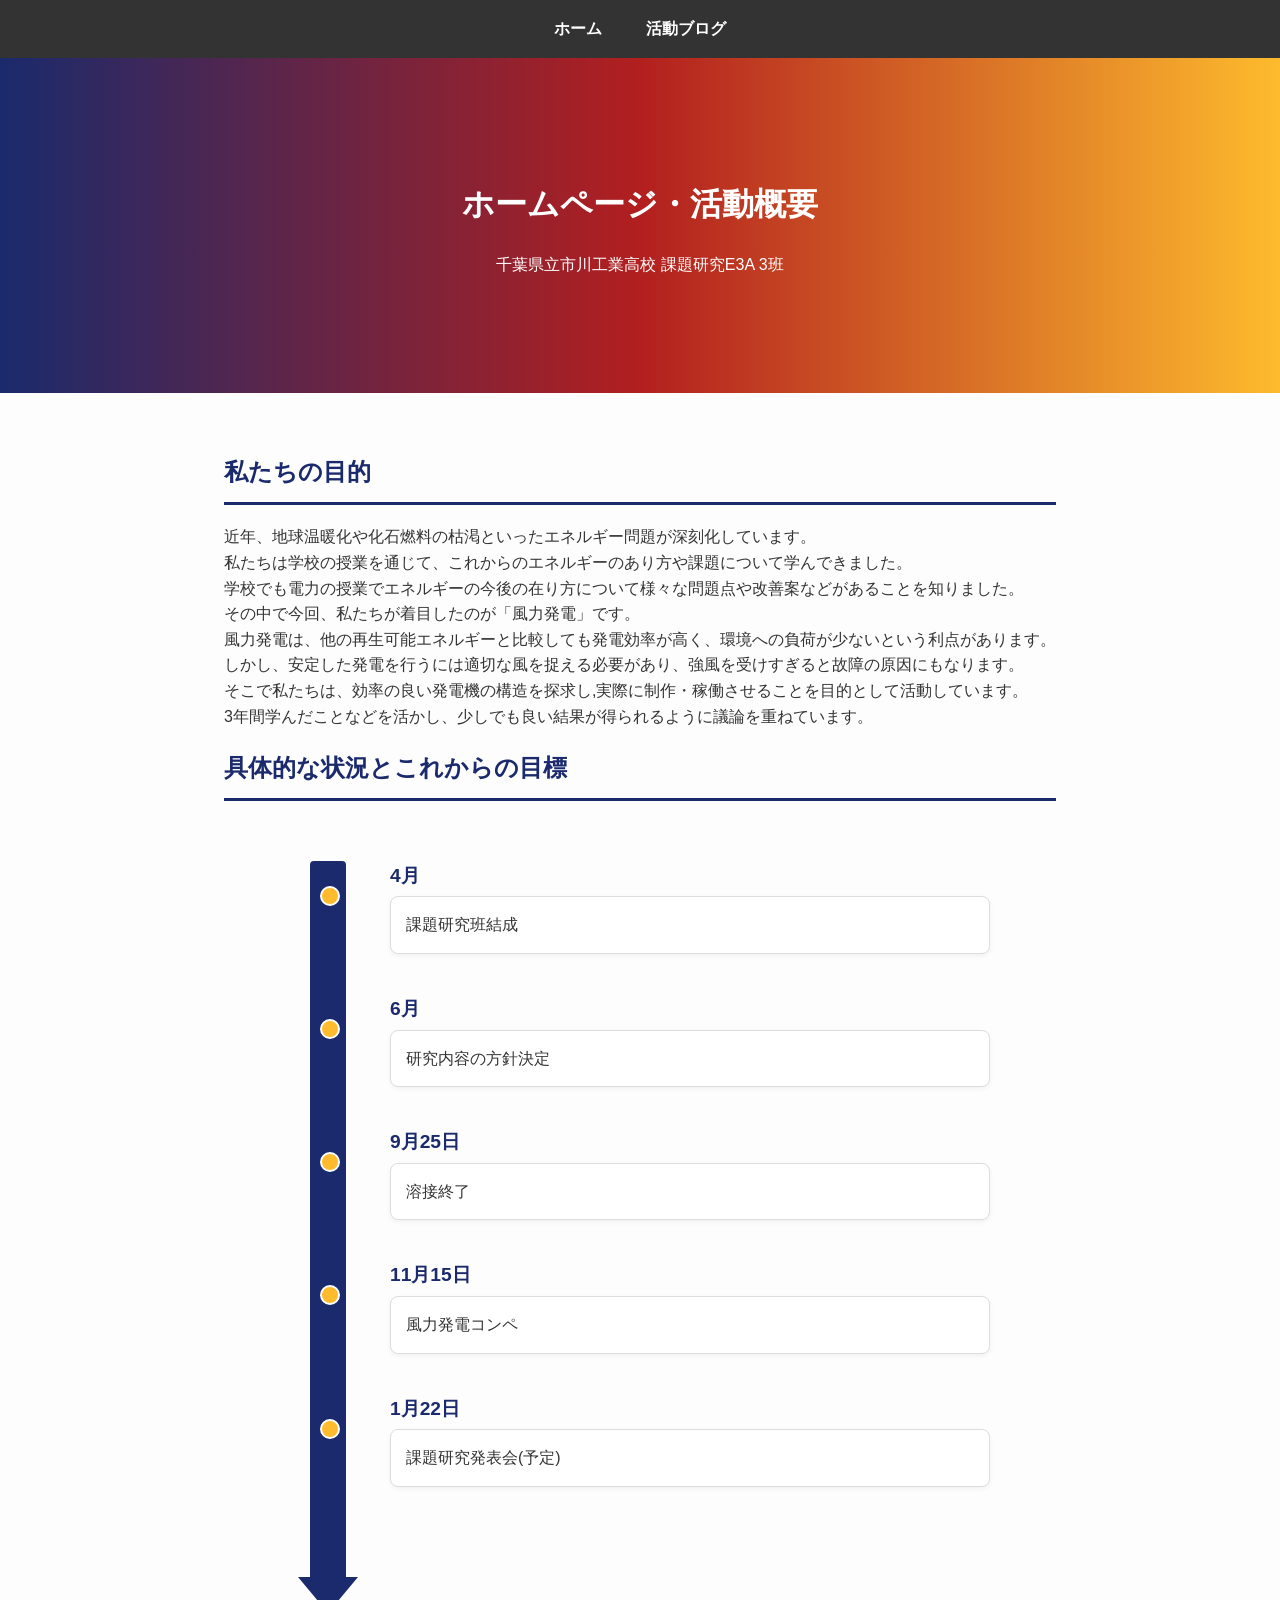
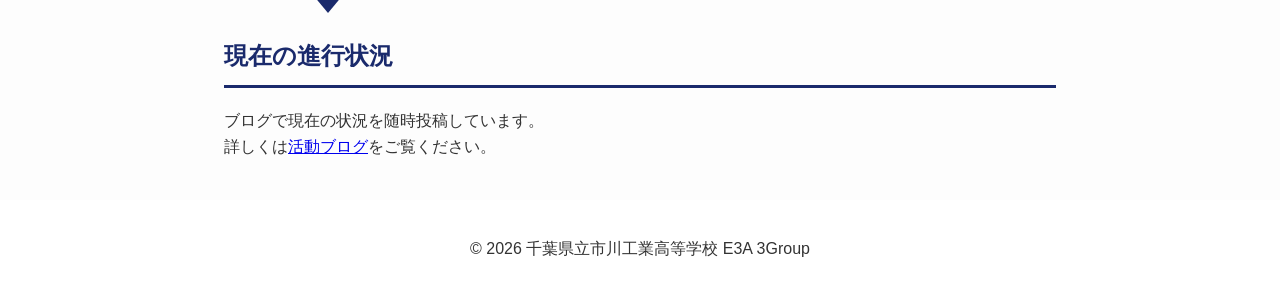
==== index.html @ 9a3011eb "index.html を更新" ====
<!DOCTYPE html>
<html lang='ja'>
<head>
    <meta charset='UTF-8'>
    <link rel='stylesheet' href='index.css'>
    <title>概要 - 市川工業E3A 3班</title>
</head>
<body>
    <nav>
        <a href='index.html'>ホーム</a>
        <a href='https://xkot28.github.io/ichikawaTHS_Blog/'>活動ブログ</a>
    </nav>
    <header>
        <h1>ホームページ・活動概要</h1>
        <p>千葉県立市川工業高校 課題研究E3A 3班</p>
    </header>
    <main>
        <h2>私たちの目的</h2>
        <p>近年、地球温暖化や化石燃料の枯渇といったエネルギー問題が深刻化しています。<br>
            私たちは学校の授業を通じて、これからのエネルギーのあり方や課題について学んできました。<br>
                学校でも電力の授業でエネルギーの今後の在り方について様々な問題点や改善案などがあることを知りました。<br>
                    その中で今回、私たちが着目したのが「風力発電」です。<br>
                        風力発電は、他の再生可能エネルギーと比較しても発電効率が高く、環境への負荷が少ないという利点があります。<br>
                            しかし、安定した発電を行うには適切な風を捉える必要があり、強風を受けすぎると故障の原因にもなります。<br>
                                そこで私たちは、効率の良い発電機の構造を探求し,実際に制作・稼働させることを目的として活動しています。<br>
                                    3年間学んだことなどを活かし、少しでも良い結果が得られるように議論を重ねています。</p>
        <h2>具体的な状況とこれからの目標</h2>
            <div class="timeline">
    <div class="timeline-item fade-in">
        <div class="timeline-date">4月</div>
        <div class="timeline-content">課題研究班結成</div>
    </div>
    
    <div class="timeline-item fade-in">
        <div class="timeline-date">6月</div>
        <div class="timeline-content">研究内容の方針決定</div>
    </div>
    
    <div class="timeline-item fade-in">
        <div class="timeline-date">9月25日</div>
        <div class="timeline-content">溶接終了</div>
    </div>
    
    <div class="timeline-item fade-in">
        <div class="timeline-date">11月15日</div>
        <div class="timeline-content">風力発電コンペ</div>
    </div>
    
    <div class="timeline-item fade-in">
        <div class="timeline-date">1月22日</div>
        <div class="timeline-content">課題研究発表会(予定)</div>
    </div>
</div>

<h2>現在の進行状況</h2>
ブログで現在の状況を随時投稿しています。<br>
    詳しくは<a href='https://xkot28.github.io/ichikawaTHS_Blog/'>活動ブログ</a>をご覧ください。
        
    </main>
    <footer class="site-footer">
        <p>&copy; 2026 千葉県立市川工業高等学校 E3A 3Group</p>
    </footer>
    <script>
document.addEventListener("DOMContentLoaded", function() {
    // 「fade-in」クラスを持つすべての要素を取得
    const fadeElements = document.querySelectorAll('.fade-in');

    // スクロールして画面に入ったかを監視する仕組み（Intersection Observer）
    const observer = new IntersectionObserver((entries) => {
        entries.forEach(entry => {
            // 要素が画面に入ったら
            if (entry.isIntersecting) {
                // 「is-visible」クラスを追加してアニメーションを実行
                entry.target.classList.add('is-visible');
                
                // ※一度表示されたらもうアニメーションさせない（監視を終わる）場合は下の行の // を消す
                // observer.unobserve(entry.target); 
            }
        });
    }, {
        // 画面の下から100pxの位置に要素が来たら発火させる（お好みで調整）
        rootMargin: '0px 0px -100px 0px' 
    });

    // 取得したすべての要素を監視対象にする
    fadeElements.forEach(element => {
        observer.observe(element);
    });
});
</script>

</body>
</html>
---- index.css ----
/* Global Styles */
body {
    font-family: 'Segoe UI', Tahoma, Geneva, Verdana, sans-serif;
    line-height: 1.6;
    margin: 0;
    color: #333;
    background: #fdfdfd;
    display: flex;
    flex-direction: column;
    min-height: 100vh;
}

/* Navigation Bar Styles (common for all sites) */
nav {
    background: #333;
    padding: 1rem;
    text-align: center;
}

nav a {
    color: white;
    text-decoration: none;
    margin: 0 15px;
    font-weight: bold;
}

/* Header Styles (main site specific) */
header {
    background: linear-gradient(to right, #1a2a6c, #b21f1f, #fdbb2d);
    color: white;
    padding: 100px 20px;
    text-align: center;
}

/* Main Content Styles (main site specific) */
main {
    max-width: 900px;
    margin: 40px auto;
    padding: 0 20px;
}

h2 {
    color: #1a2a6c;
    border-bottom: 3px solid #1a2a6c;
    padding-bottom: 10px;
}

/* タイムライン全体の枠組み */
.timeline {
    position: relative;
    max-width: 600px;
    margin: 60px auto;
    padding-left: 100px; /* 太い矢印を置くための左スペースを広く確保 */
    padding-bottom: 50px; /* 矢印の先端がはみ出す分の余白 */
}

/* 太い矢印の軸（ボディ部分） */
.timeline::before {
    content: '';
    position: absolute;
    top: 0;
    left: 20px; /* 左から20pxの位置に配置 */
    width: 36px; /* ★矢印の横幅を広くする */
    height: 100%;
    background: #1a2a6c; /* サイトカラーの紺色で塗りつぶし */
    border-radius: 4px 4px 0 0;
    z-index: 0;
}

/* 矢印の先端（大きな三角形） */
.timeline::after {
    content: '';
    position: absolute;
    bottom: -36px; /* 軸の下に配置 */
    left: 8px; /* 軸の中心にぴったり合わせる */
    border-width: 36px 30px 0 30px; /* 大きな下向き三角形 */
    border-style: solid;
    border-color: #1a2a6c transparent transparent transparent;
    z-index: 0;
}

/* 各予定のブロック */
.timeline-item {
    position: relative;
    margin-bottom: 40px;
}

/* ★太い矢印の中に入る点（ドット） */
.timeline-item::before {
    content: '';
    position: absolute;
    top: 25px; /* コンテンツの高さに合わせて上下位置を調整 */
    left: -70px; /* ★太い矢印のど真ん中に点が来るように計算された位置 */
    width: 16px; /* 点の大きさ */
    height: 16px;
    border-radius: 50%;
    background: #fdbb2d; /* 目立つように黄色を使用 */
    border: 2px solid white; /* 点の周りに白い縁取りを入れてより綺麗に */
    z-index: 1; /* 矢印より手前（上）に表示 */
}

/* 日付の文字スタイル */
.timeline-date {
    font-weight: bold;
    color: #1a2a6c;
    margin-bottom: 5px;
    font-size: 1.2rem;
}

/* 予定内容の枠スタイル */
.timeline-content {
    background: white;
    padding: 15px;
    border-radius: 8px;
    border: 1px solid #ddd;
    box-shadow: 0 2px 5px rgba(0,0,0,0.05);
}



/* Blog Specific Styles */
.blog-body {
    background: #f0f2f5;
    font-family: 'Helvetica Neue', Arial, sans-serif;
    margin: 0;
}

.blog-nav {
    background: #333;
    padding: 15px;
    text-align: center;
}

nav a {
    color: #fff;
    text-decoration: none;
    margin: 0 20px;
}

main#blog-list {
    max-width: 700px; /* Increased max-width for blog posts */
    margin: 30px auto;
    padding: 0 20px;
}

.post {
    background: white;
    border-radius: 15px;
    padding: 25px;
    margin-bottom: 30px;
    box-shadow: 0 4px 12px rgba(0,0,0,0.08);
    transition: transform 0.2s;
}

.post:hover {
    transform: translateY(-5px);
}

.post h3 {
    color: #007bff;
    margin-top: 0;
}

.post img {
    max-width: 100%;
    max-height: 500px;
    object-fit: contain;
    display: block;
    margin: 15px auto;
    border-radius: 10px;
}

.content {
    white-space: pre-wrap;
    word-wrap: break-word;
}

.date {
    font-size: 0.85rem;
    color: #777;
    text-align: right;
}

/* Admin Tool Specific Styles */
.admin-body {
    background: #eef2f7;
    font-family: sans-serif;
    display: flex;
    justify-content: center;
    align-items: center;
    min-height: 100vh;
    margin: 0;
}

.admin-card {
    background: white;
    width: 100%;
    max-width: 500px;
    padding: 40px;
    border-radius: 12px;
    box-shadow: 0 10px 25px rgba(0,0,0,0.1);
}

.admin-h2 {
    text-align: center;
    color: #333;
    margin-bottom: 30px;
}

.admin-label {
    font-weight: bold;
    display: block;
    margin-bottom: 8px;
    color: #555;
}

.admin-input, .admin-textarea {
    width: 100%;
    padding: 12px;
    margin-bottom: 20px;
    border: 1px solid #ddd;
    border-radius: 8px;
    box-sizing: border-box;
    font-size: 1rem;
}

.admin-button {
    width: 100%;
    background: #4e73df;
    color: white;
    border: none;
    padding: 15px;
    border-radius: 8px;
    font-weight: bold;
    cursor: pointer;
    font-size: 1rem;
}

.admin-button:hover {
    background: #2e59d9;
}

/* Footer Styles (Added) */
.site-footer {
    margin-top: auto; /* 上の余白を自動計算し、フッターを一番下へ押しやる */
    text-align: center; /* 中央寄せ */
    padding: 20px;
    
    background: white; /* 背景を白に変更 */
    color: #333;       /* 文字を黒（サイト全体の文字色と同じ）に変更 */
}

/* Overwrite for blog index.html from build_blog.py*/
.post-body { white-space: pre-wrap; word-wrap: break-word; line-height: 1.6; }


.fade-in {
    /* スクロールに合わせてアニメーションさせる設定 */
    animation: fadeIn linear both;
    animation-timeline: view();
    animation-range: entry 10% cover 30%;
}

@keyframes fadeIn {
    from {
        opacity: 0;
        transform: translateY(30px);
    }
    to {
        opacity: 1;
        transform: translateY(0);
    }
}
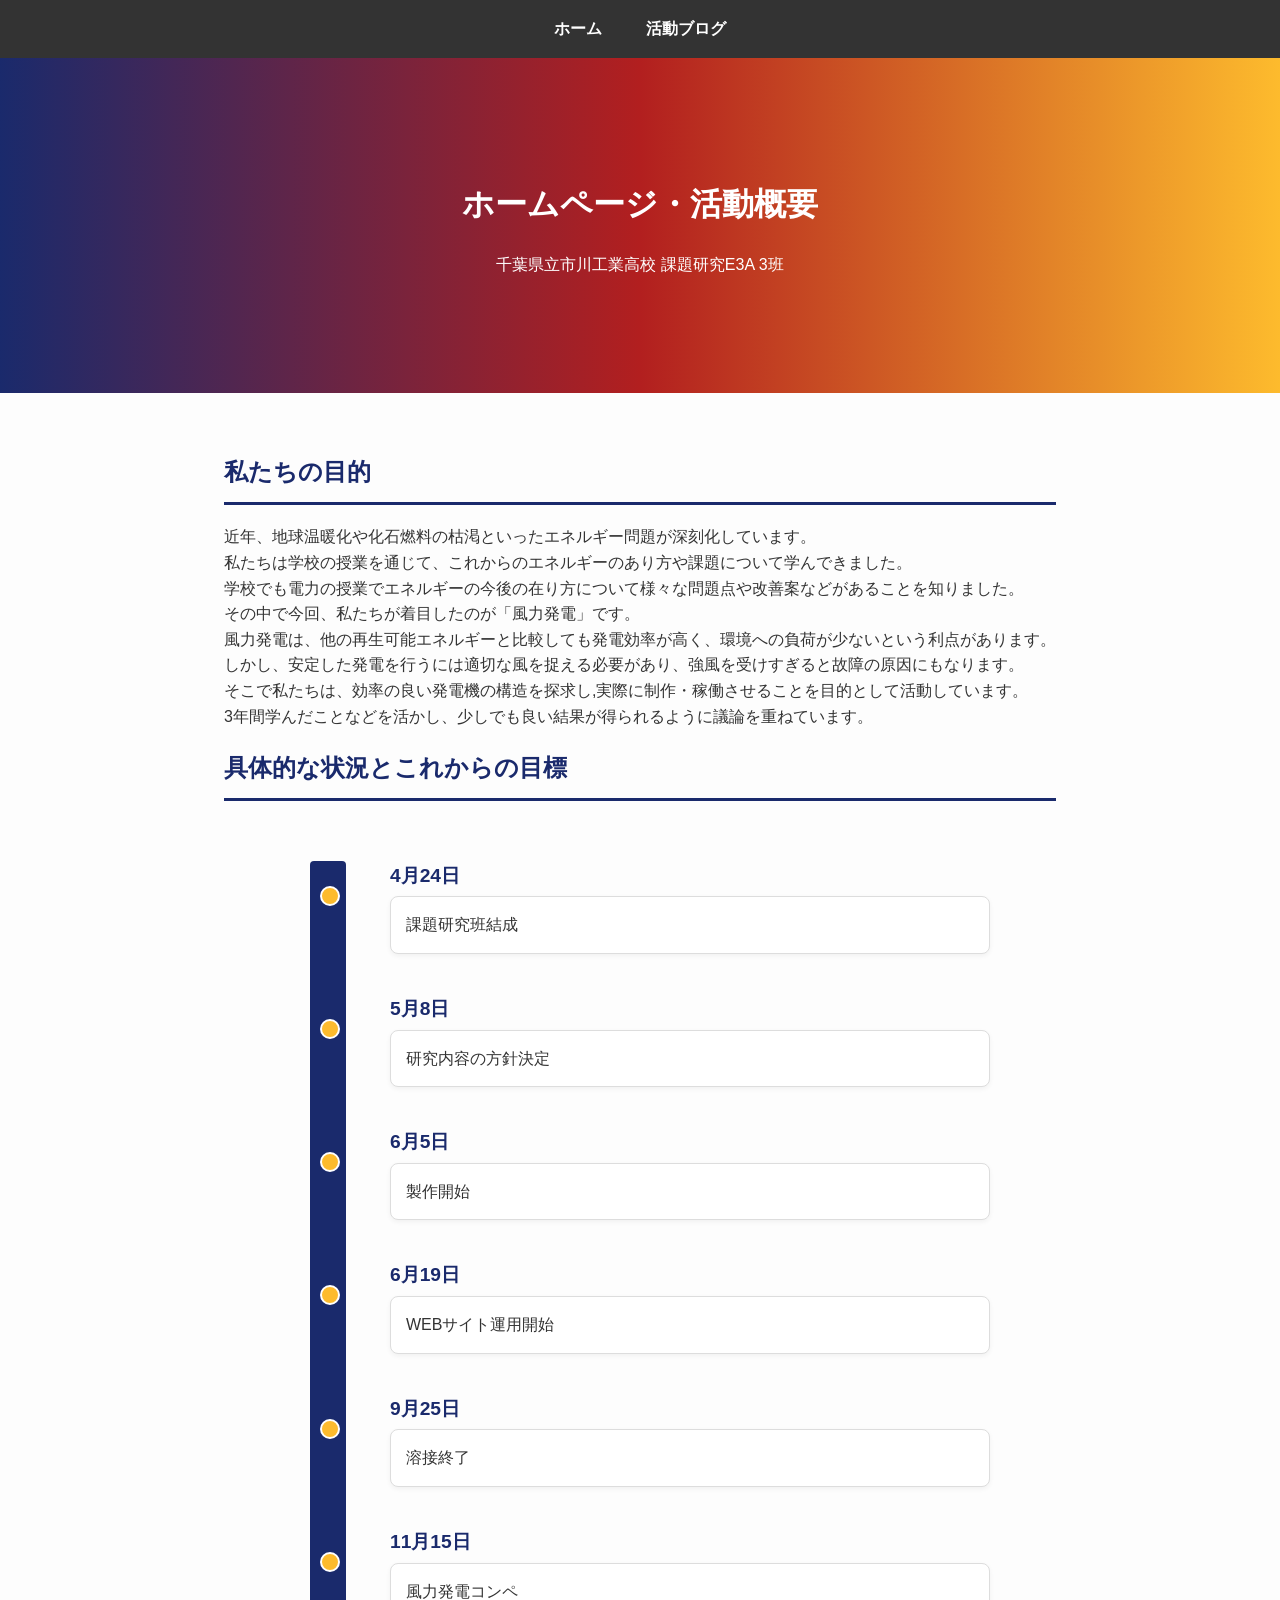
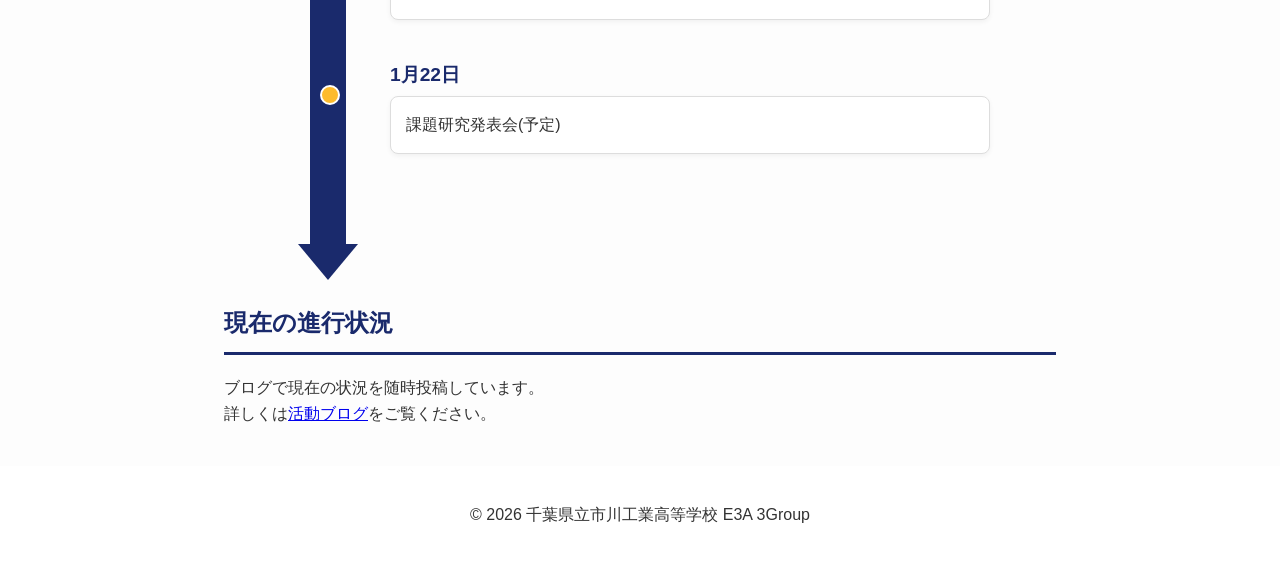
==== commit dfe6a030: "index.html を更新" ====
--- a/index.html
+++ b/index.html
@@ -27,13 +27,23 @@
         <h2>具体的な状況とこれからの目標</h2>
             <div class="timeline">
     <div class="timeline-item fade-in">
-        <div class="timeline-date">4月</div>
+        <div class="timeline-date">4月24日</div>
         <div class="timeline-content">課題研究班結成</div>
     </div>
     
     <div class="timeline-item fade-in">
-        <div class="timeline-date">6月</div>
+        <div class="timeline-date">5月8日</div>
         <div class="timeline-content">研究内容の方針決定</div>
+    </div>
+    
+    <div class="timeline-item fade-in">
+        <div class="timeline-date">6月5日</div>
+        <div class="timeline-content">製作開始</div>
+    </div>
+    
+    <div class="timeline-item fade-in">
+        <div class="timeline-date">6月19日</div>
+        <div class="timeline-content">WEBサイト運用開始</div>
     </div>
     
     <div class="timeline-item fade-in">
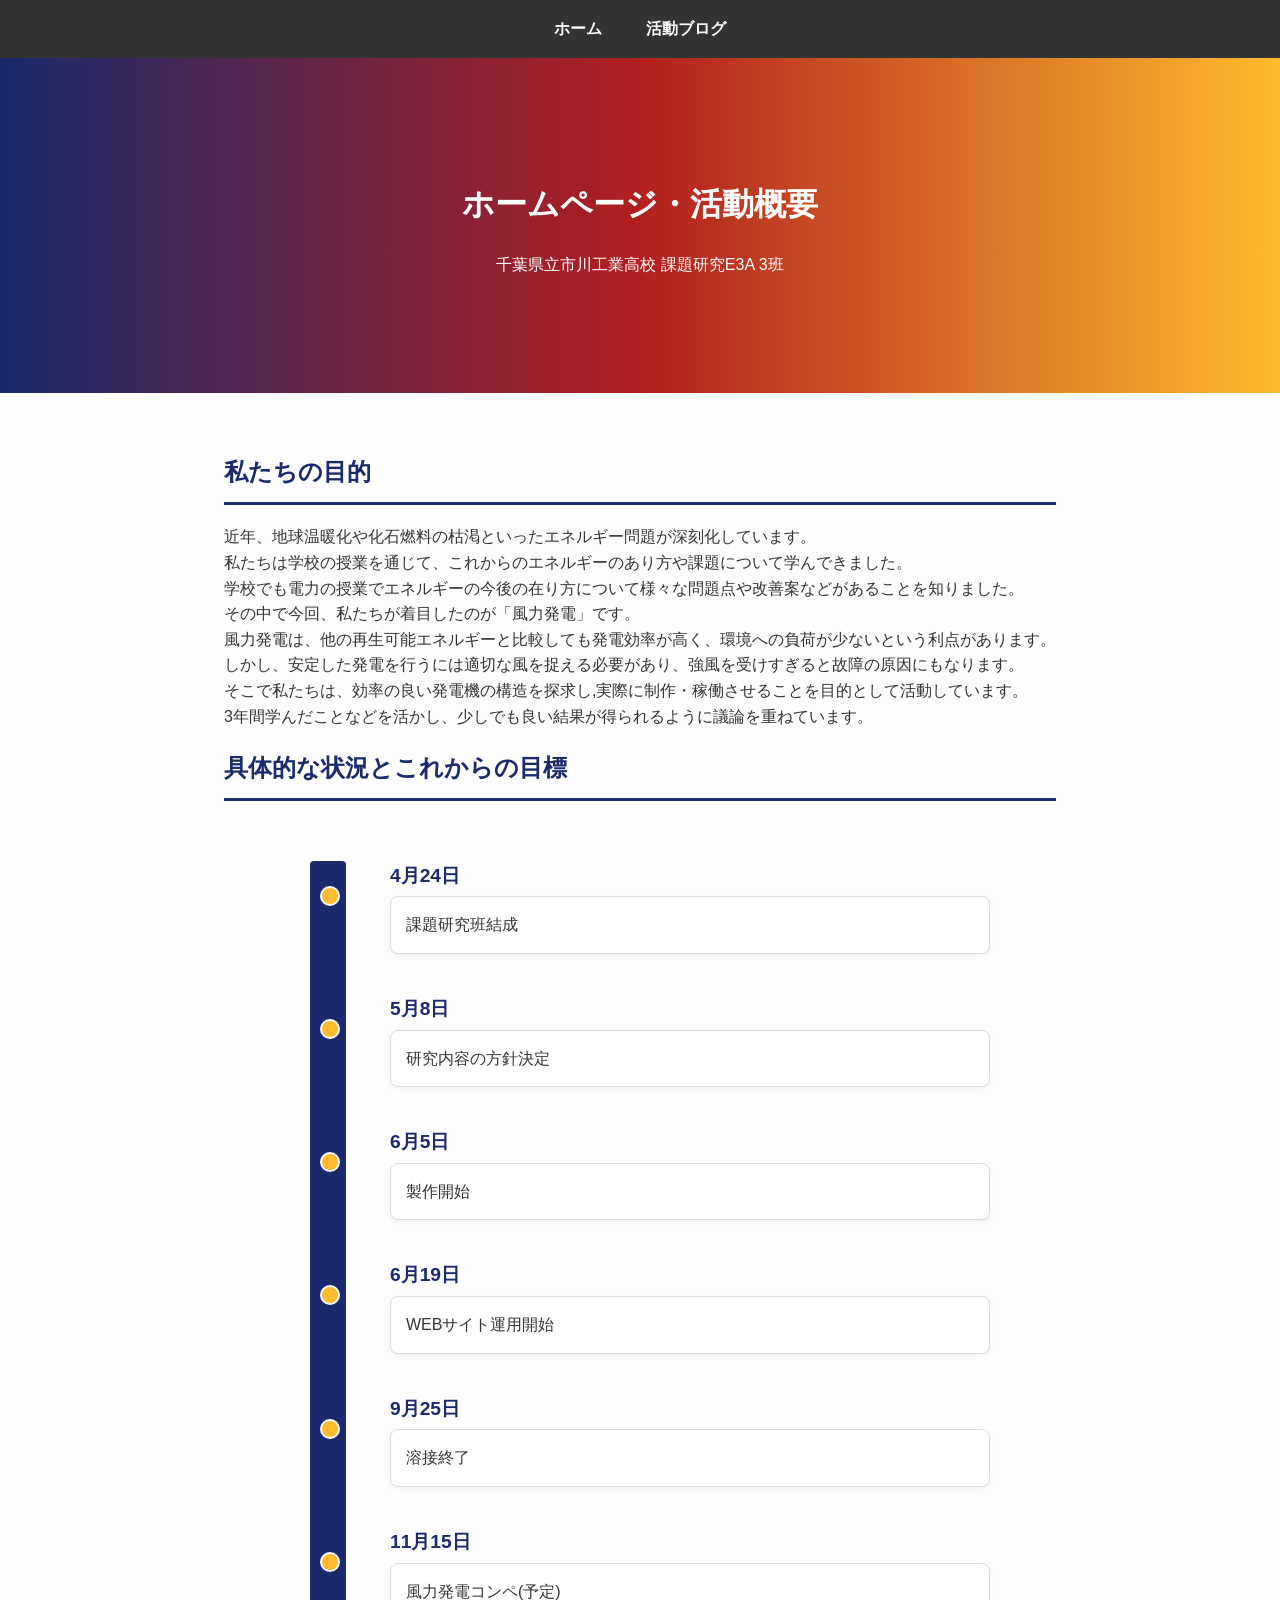
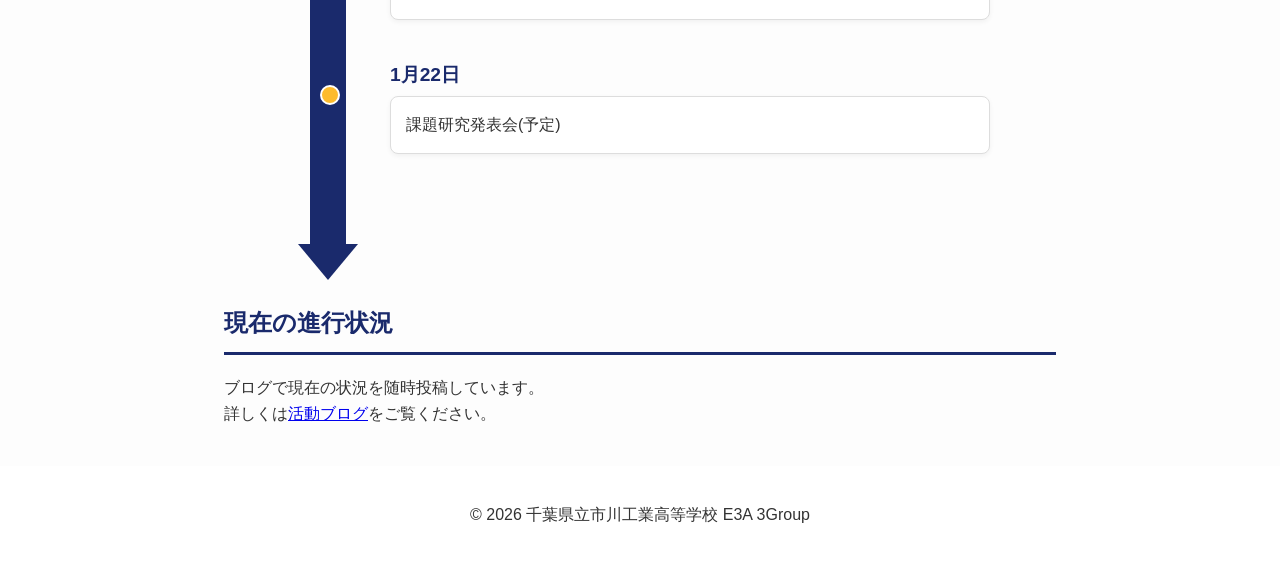
==== commit 366a4a7b: "index.html を更新" ====
--- a/index.html
+++ b/index.html
@@ -53,7 +53,7 @@
     
     <div class="timeline-item fade-in">
         <div class="timeline-date">11月15日</div>
-        <div class="timeline-content">風力発電コンペ</div>
+        <div class="timeline-content">風力発電コンペ(予定)</div>
     </div>
     
     <div class="timeline-item fade-in">
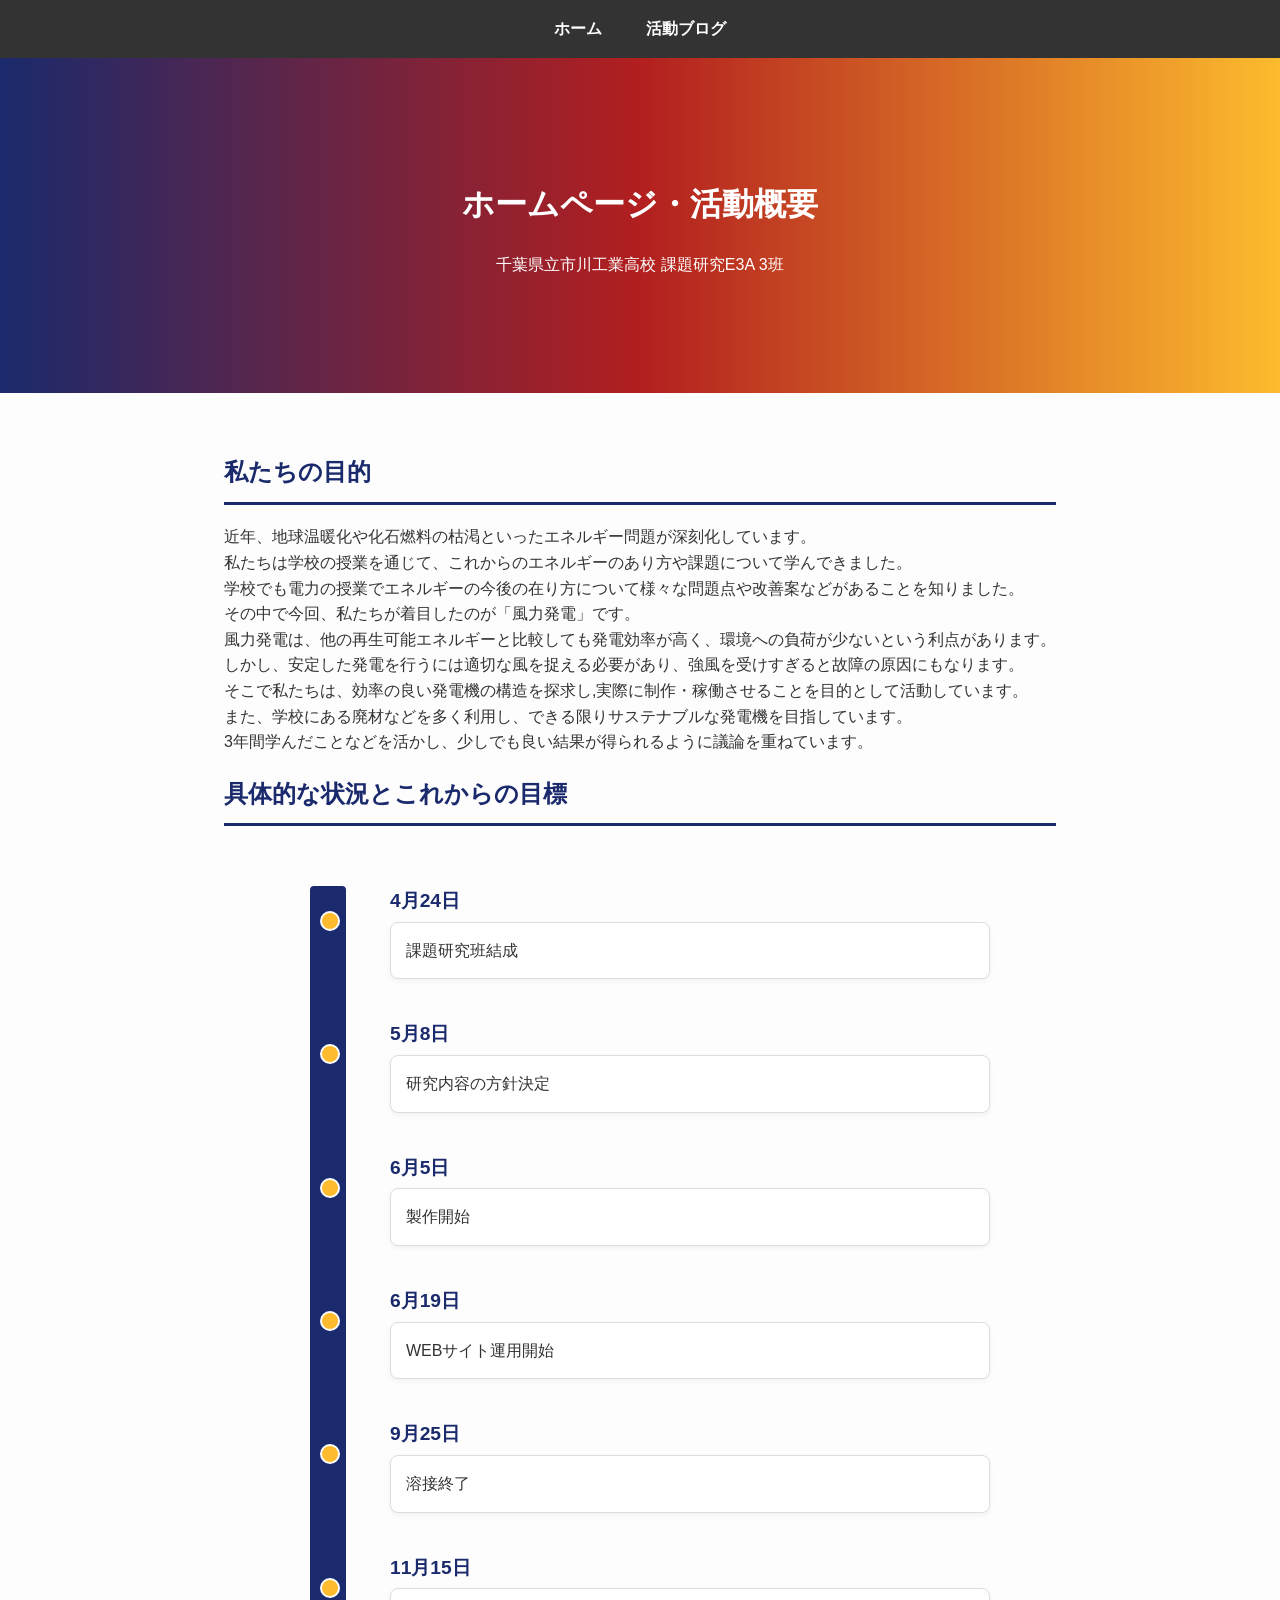
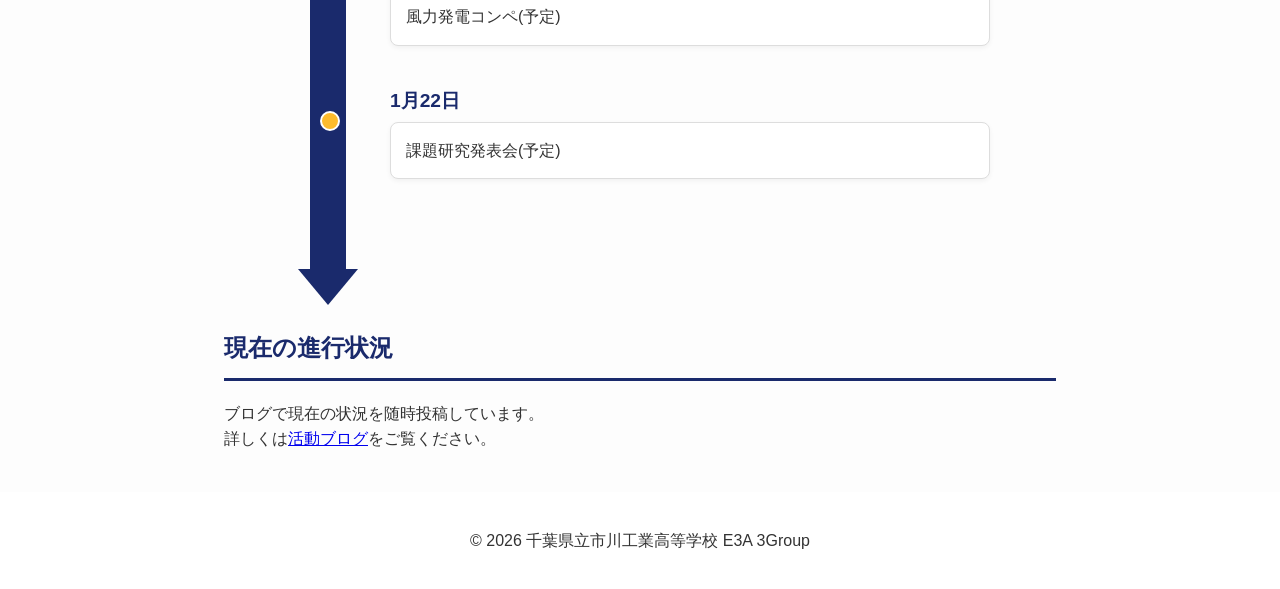
==== commit d25244f4: "index.html を更新" ====
--- a/index.html
+++ b/index.html
@@ -23,7 +23,8 @@
                         風力発電は、他の再生可能エネルギーと比較しても発電効率が高く、環境への負荷が少ないという利点があります。<br>
                             しかし、安定した発電を行うには適切な風を捉える必要があり、強風を受けすぎると故障の原因にもなります。<br>
                                 そこで私たちは、効率の良い発電機の構造を探求し,実際に制作・稼働させることを目的として活動しています。<br>
-                                    3年間学んだことなどを活かし、少しでも良い結果が得られるように議論を重ねています。</p>
+                                    また、学校にある廃材などを多く利用し、できる限りサステナブルな発電機を目指しています。<br>
+                                        3年間学んだことなどを活かし、少しでも良い結果が得られるように議論を重ねています。</p>
         <h2>具体的な状況とこれからの目標</h2>
             <div class="timeline">
     <div class="timeline-item fade-in">
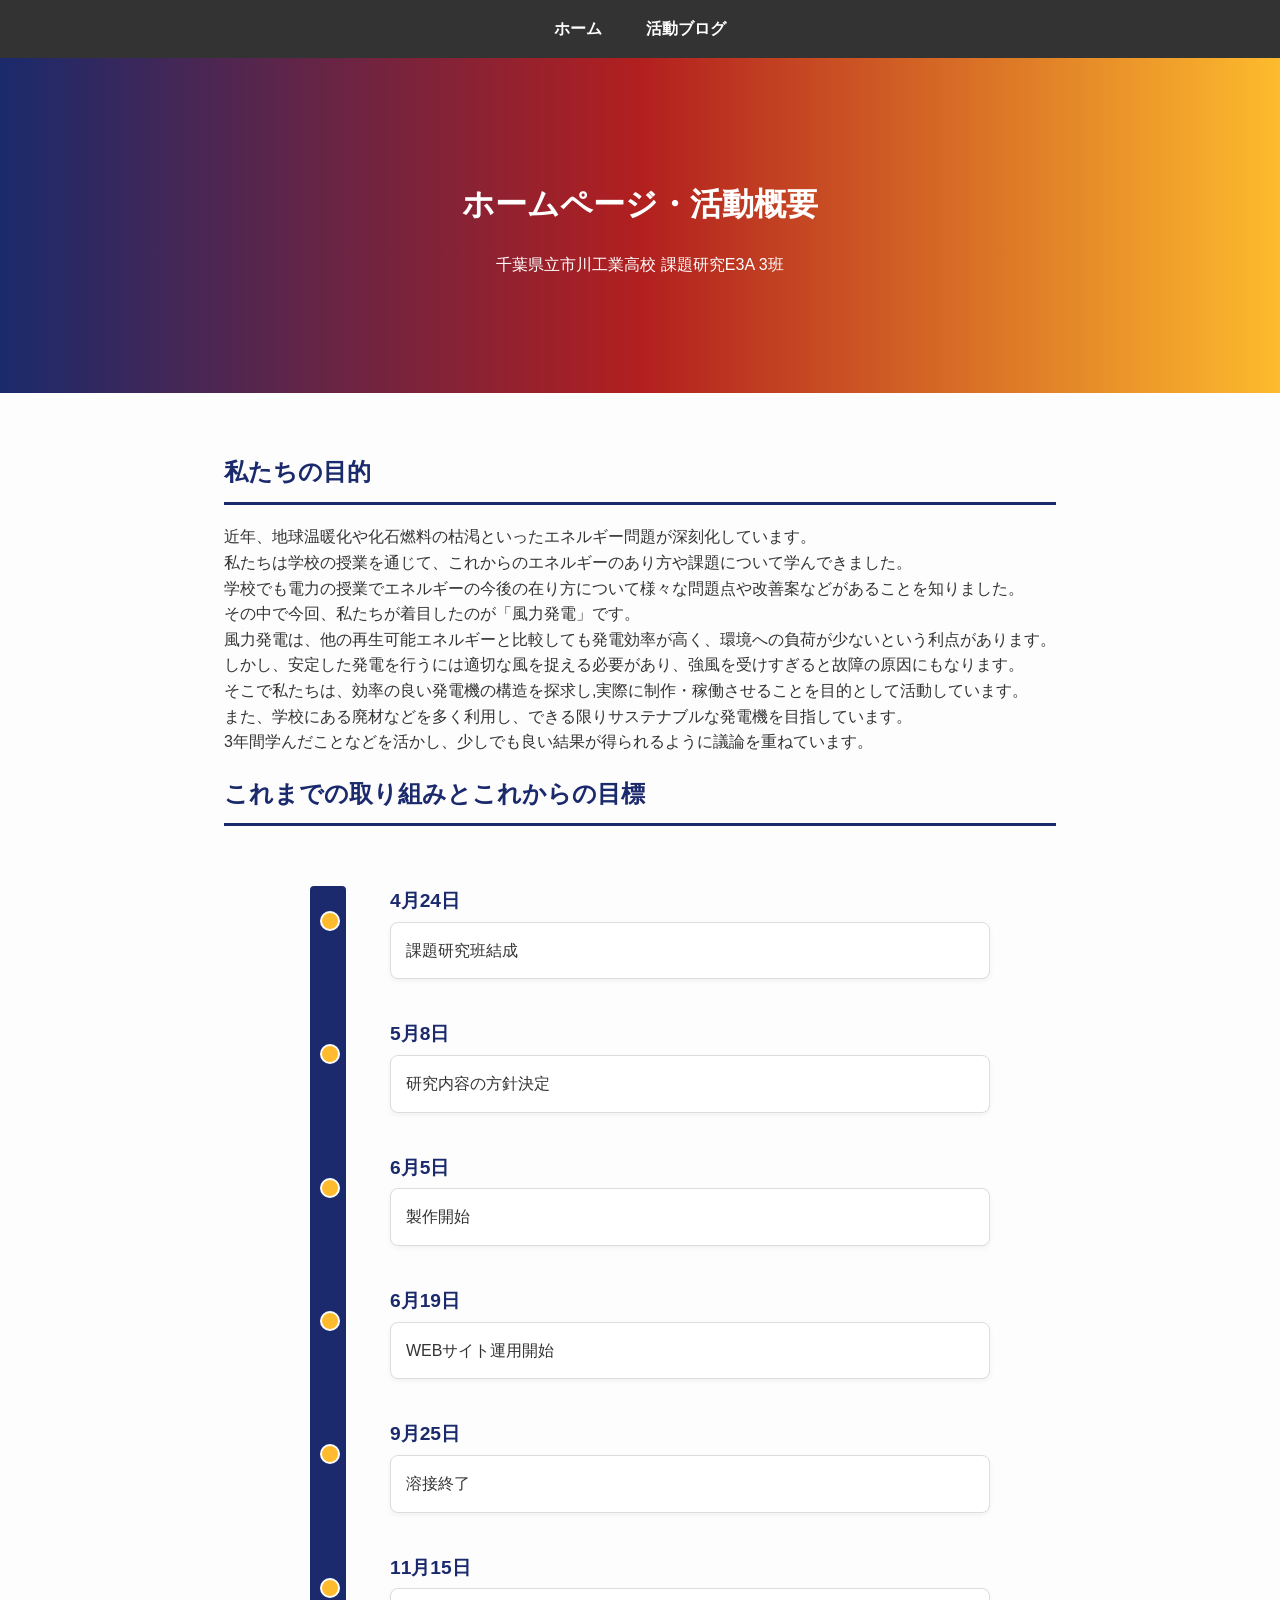
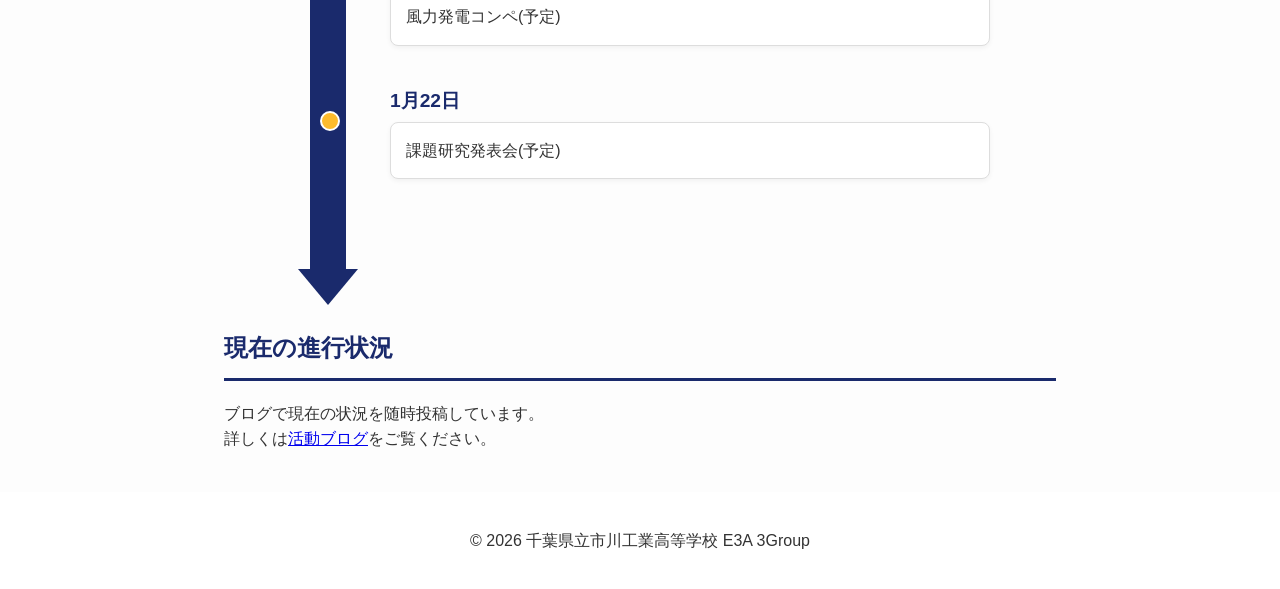
==== commit 6c114905: "index.html を更新" ====
--- a/index.html
+++ b/index.html
@@ -25,7 +25,7 @@
                                 そこで私たちは、効率の良い発電機の構造を探求し,実際に制作・稼働させることを目的として活動しています。<br>
                                     また、学校にある廃材などを多く利用し、できる限りサステナブルな発電機を目指しています。<br>
                                         3年間学んだことなどを活かし、少しでも良い結果が得られるように議論を重ねています。</p>
-        <h2>具体的な状況とこれからの目標</h2>
+        <h2>これまでの取り組みとこれからの目標</h2>
             <div class="timeline">
     <div class="timeline-item fade-in">
         <div class="timeline-date">4月24日</div>
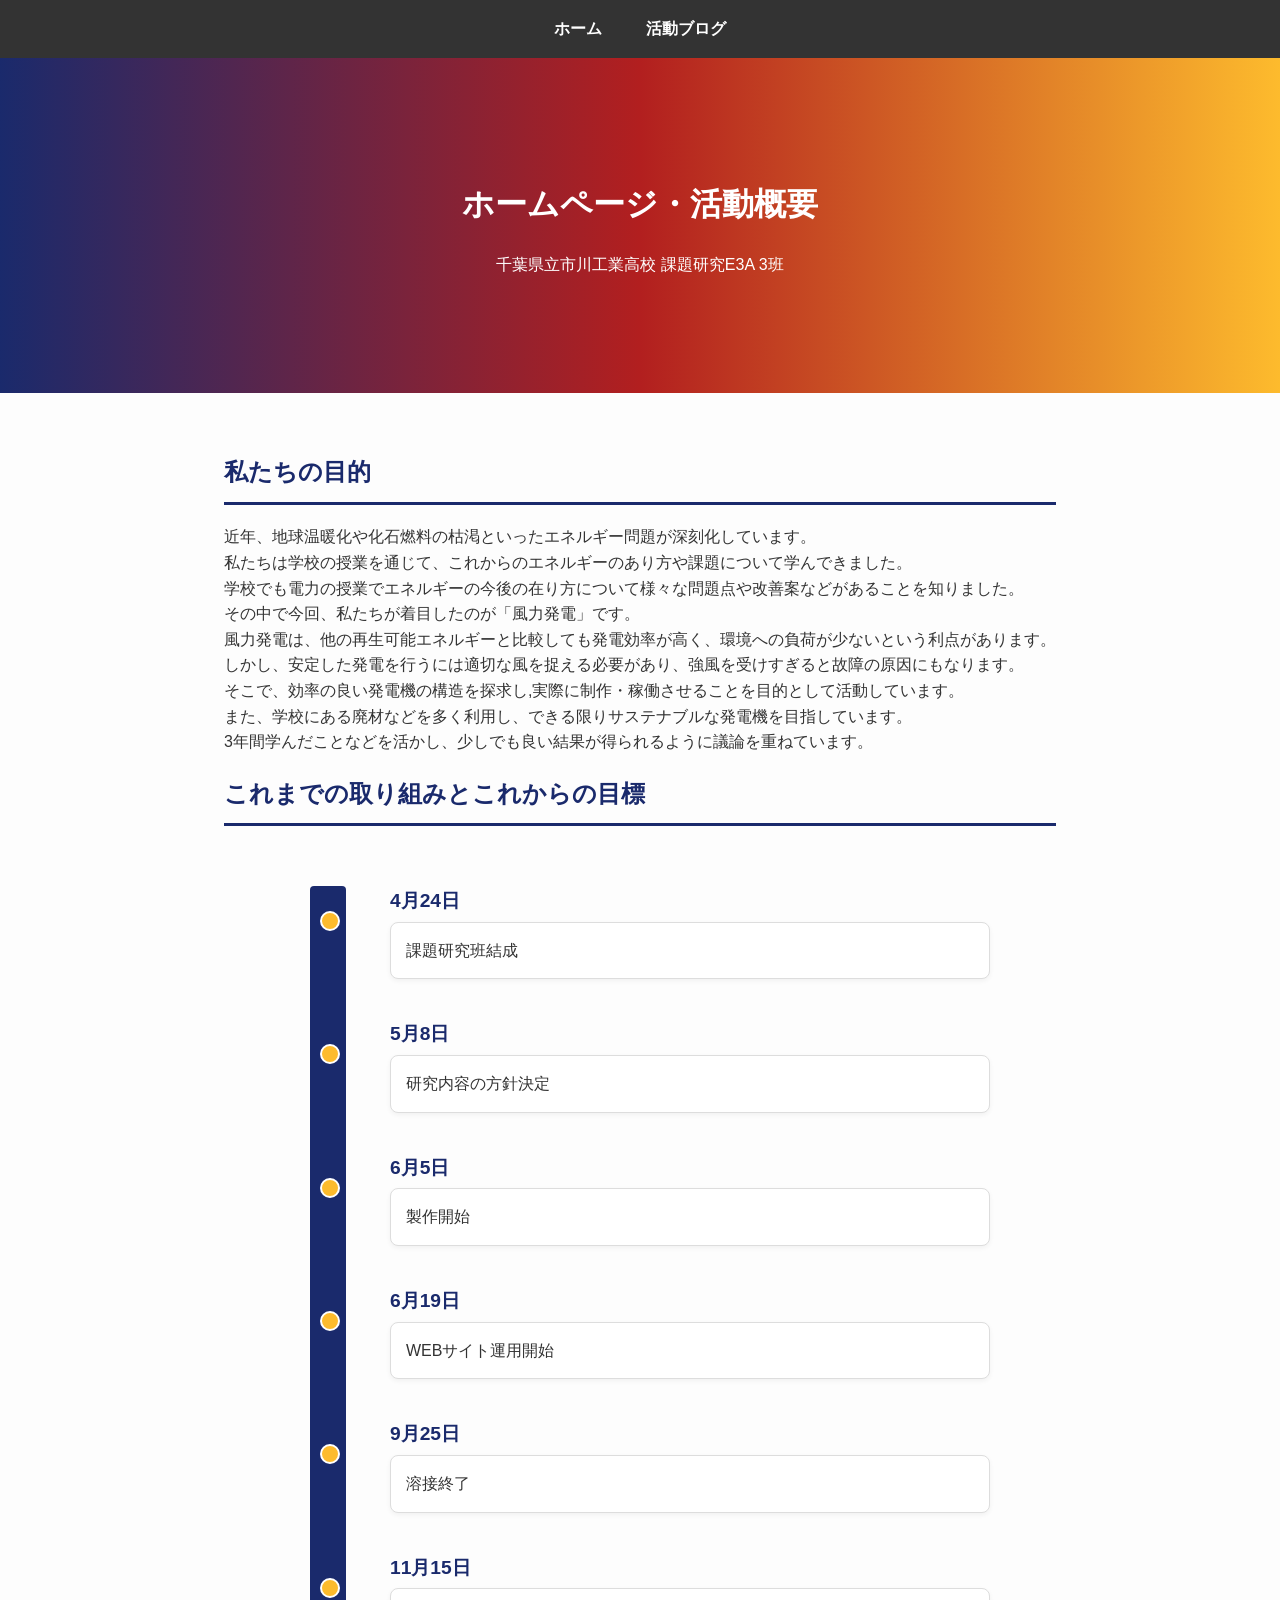
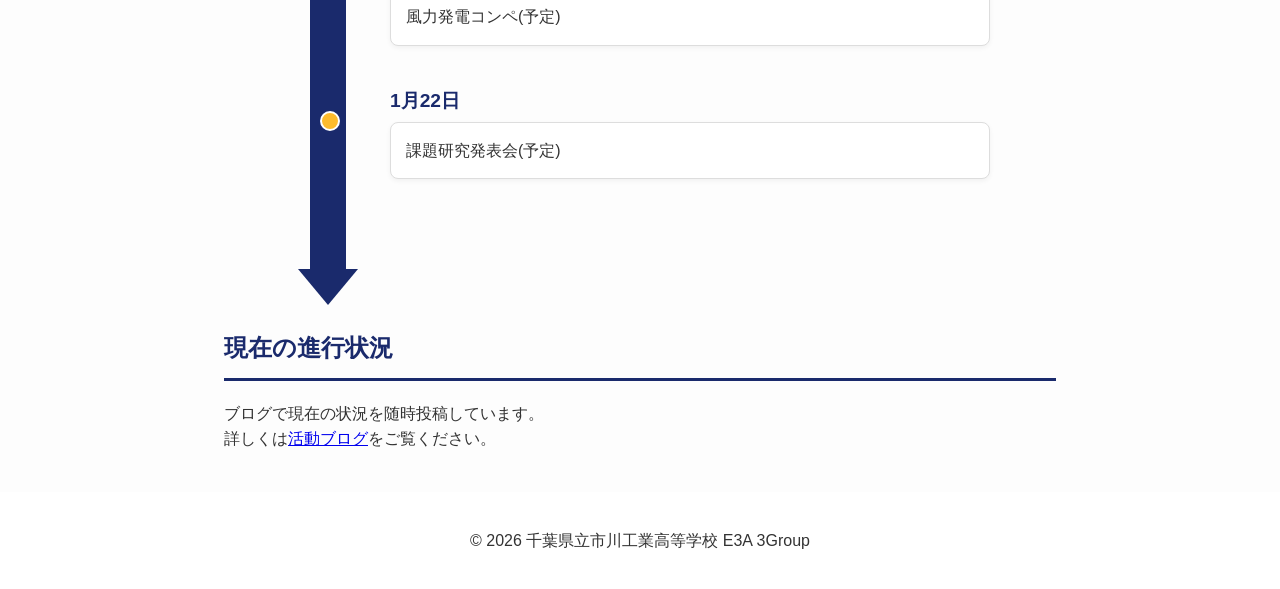
==== commit 3b88dd35: "index.html を更新" ====
--- a/index.html
+++ b/index.html
@@ -22,7 +22,7 @@
                     その中で今回、私たちが着目したのが「風力発電」です。<br>
                         風力発電は、他の再生可能エネルギーと比較しても発電効率が高く、環境への負荷が少ないという利点があります。<br>
                             しかし、安定した発電を行うには適切な風を捉える必要があり、強風を受けすぎると故障の原因にもなります。<br>
-                                そこで私たちは、効率の良い発電機の構造を探求し,実際に制作・稼働させることを目的として活動しています。<br>
+                                そこで、効率の良い発電機の構造を探求し,実際に制作・稼働させることを目的として活動しています。<br>
                                     また、学校にある廃材などを多く利用し、できる限りサステナブルな発電機を目指しています。<br>
                                         3年間学んだことなどを活かし、少しでも良い結果が得られるように議論を重ねています。</p>
         <h2>これまでの取り組みとこれからの目標</h2>
